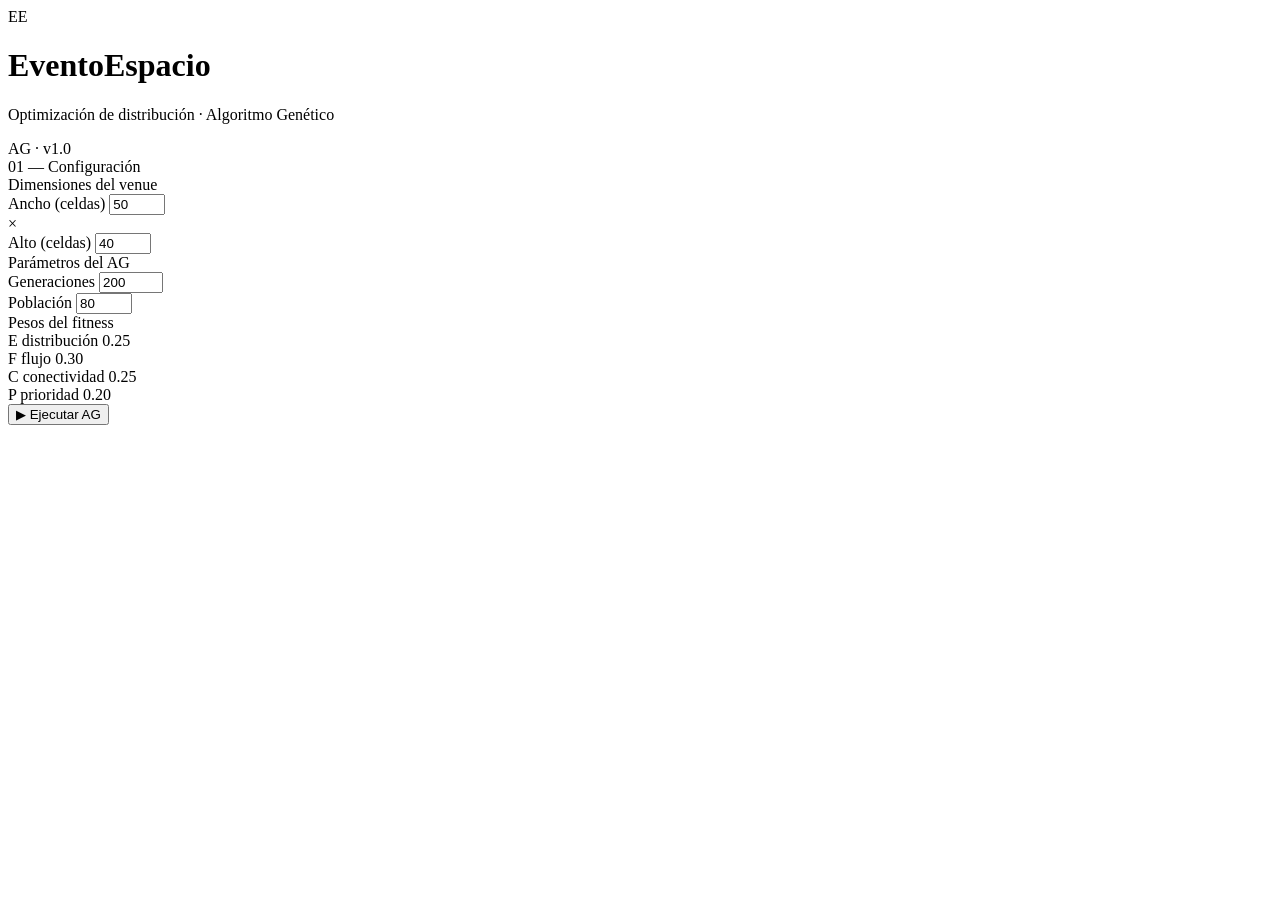
==== nuevo/templates/index.html @ fe36adfb "Actualización del proyecto" ====
<!DOCTYPE html>
<html lang="es">
<head>
  <meta charset="UTF-8" />
  <meta name="viewport" content="width=device-width, initial-scale=1.0" />
  <title>EventoEspacio — AG</title>
  <link rel="preconnect" href="https://fonts.googleapis.com" />
  <link rel="preconnect" href="https://fonts.gstatic.com" crossorigin />
  <link href="https://fonts.googleapis.com/css2?family=DM+Mono:wght@300;400;500&family=Syne:wght@400;600;700;800&display=swap" rel="stylesheet" />
  <link rel="stylesheet" href="{{ url_for('static', filename='css/style.css') }}" />
</head>
<body>

  <!-- ── HEADER ─────────────────────────────────────────────────────────── -->
  <header class="site-header">
    <div class="header-left">
      <span class="logo-mark">EE</span>
      <div class="header-titles">
        <h1>EventoEspacio</h1>
        <p>Optimización de distribución · Algoritmo Genético</p>
      </div>
    </div>
    <div class="header-badge">AG · v1.0</div>
  </header>

  <!-- ── MAIN ───────────────────────────────────────────────────────────── -->
  <main>

    <!-- PANEL DE CONFIGURACIÓN -->
    <section class="config-panel" id="configPanel">
      <div class="section-label">01 — Configuración</div>

      <div class="config-grid">

        <div class="config-group">
          <label>Dimensiones del venue</label>
          <div class="input-row">
            <div class="input-field">
              <span class="input-hint">Ancho (celdas)</span>
              <input type="number" id="venueAncho" value="50" min="20" max="200" />
            </div>
            <div class="input-sep">×</div>
            <div class="input-field">
              <span class="input-hint">Alto (celdas)</span>
              <input type="number" id="venueAlto" value="40" min="20" max="200" />
            </div>
          </div>
        </div>

        <div class="config-group">
          <label>Parámetros del AG</label>
          <div class="input-row">
            <div class="input-field">
              <span class="input-hint">Generaciones</span>
              <input type="number" id="generaciones" value="200" min="50" max="1000" />
            </div>
            <div class="input-field">
              <span class="input-hint">Población</span>
              <input type="number" id="poblacion" value="80" min="20" max="300" />
            </div>
          </div>
        </div>

        <div class="config-group config-weights">
          <label>Pesos del fitness</label>
          <div class="weights-grid">
            <div class="weight-item">
              <span class="weight-label">E distribución</span>
              <span class="weight-val" id="wE">0.25</span>
            </div>
            <div class="weight-item">
              <span class="weight-label">F flujo</span>
              <span class="weight-val" id="wF">0.30</span>
            </div>
            <div class="weight-item">
              <span class="weight-label">C conectividad</span>
              <span class="weight-val" id="wC">0.25</span>
            </div>
            <div class="weight-item">
              <span class="weight-label">P prioridad</span>
              <span class="weight-val" id="wP">0.20</span>
            </div>
          </div>
        </div>

      </div>

      <button class="run-btn" id="runBtn" onclick="ejecutarAG()">
        <span class="run-icon">▶</span>
        <span>Ejecutar AG</span>
      </button>
    </section>

    <!-- ESTADO / PROGRESO -->
    <section class="status-bar" id="statusBar" style="display:none">
      <div class="status-spinner"></div>
      <span id="statusText">Inicializando población…</span>
    </section>

    <!-- RESULTADOS -->
    <section class="results-section" id="resultsSection" style="display:none">

      <div class="section-label">02 — Top 3 distribuciones</div>

      <!-- Tabs de selección -->
      <div class="tabs" id="tabs">
        <button class="tab active" onclick="selectTab(0)">
          <span class="tab-rank">01</span>
          <span class="tab-score" id="score0">—</span>
        </button>
        <button class="tab" onclick="selectTab(1)">
          <span class="tab-rank">02</span>
          <span class="tab-score" id="score1">—</span>
        </button>
        <button class="tab" onclick="selectTab(2)">
          <span class="tab-rank">03</span>
          <span class="tab-score" id="score2">—</span>
        </button>
      </div>

      <!-- Canvas + métricas del individuo seleccionado -->
      <div class="result-layout">

        <div class="map-wrapper">
          <div class="map-header">
            <span id="mapTitle">Distribución #1</span>
            <span class="map-dims" id="mapDims">— × —</span>
          </div>
          <div class="canvas-container">
            <svg id="venueMap" xmlns="http://www.w3.org/2000/svg"></svg>
          </div>
          <!-- Leyenda -->
          <div class="legend" id="legend"></div>
        </div>

        <div class="metrics-panel">
          <div class="metrics-header">Métricas</div>

          <div class="metric-row">
            <div class="metric-bar-wrap">
              <div class="metric-label">E distribución</div>
              <div class="metric-bar-track">
                <div class="metric-bar" id="barE" style="width:0%"></div>
              </div>
            </div>
            <span class="metric-val" id="valE">—</span>
          </div>

          <div class="metric-row">
            <div class="metric-bar-wrap">
              <div class="metric-label">F flujo</div>
              <div class="metric-bar-track">
                <div class="metric-bar" id="barF" style="width:0%"></div>
              </div>
            </div>
            <span class="metric-val" id="valF">—</span>
          </div>

          <div class="metric-row">
            <div class="metric-bar-wrap">
              <div class="metric-label">C conectividad</div>
              <div class="metric-bar-track">
                <div class="metric-bar" id="barC" style="width:0%"></div>
              </div>
            </div>
            <span class="metric-val" id="valC">—</span>
          </div>

          <div class="metric-row">
            <div class="metric-bar-wrap">
              <div class="metric-label">P prioridad</div>
              <div class="metric-bar-track">
                <div class="metric-bar" id="barP" style="width:0%"></div>
              </div>
            </div>
            <span class="metric-val" id="valP">—</span>
          </div>

          <div class="metric-divider"></div>

          <div class="fitness-total">
            <span class="fitness-label">FITNESS TOTAL</span>
            <span class="fitness-val" id="fitTotal">—</span>
          </div>

          <div class="penalizacion-row">
            <span class="pen-label">Penalización</span>
            <span class="pen-val" id="penVal">—</span>
          </div>

          <!-- Lista de elementos del individuo -->
          <div class="elementos-list-header">Elementos colocados</div>
          <div class="elementos-list" id="elementosList"></div>
        </div>

      </div>

      <!-- Gráfica evolutiva -->
      <div class="section-label" style="margin-top:2.5rem">03 — Evolución del fitness</div>
      <div class="chart-wrapper">
        <svg id="fitnessChart" xmlns="http://www.w3.org/2000/svg"></svg>
      </div>

    </section>

  </main>

  <script>
  // ─── Estado global ──────────────────────────────────────────────────────
  let resultadoGlobal = null;
  let tabActiva = 0;

  // ─── Ejecutar AG ────────────────────────────────────────────────────────
  async function ejecutarAG() {
    const btn = document.getElementById("runBtn");
    btn.disabled = true;
    btn.innerHTML = '<span class="run-icon spin">◌</span><span>Ejecutando…</span>';

    document.getElementById("statusBar").style.display = "flex";
    document.getElementById("resultsSection").style.display = "none";

    const mensajes = [
      "Inicializando población…",
      "Evaluando fitness inicial…",
      "Selección por torneo…",
      "Cruce de individuos…",
      "Aplicando mutaciones…",
      "Poda — seleccionando élites…",
      "Convergiendo hacia óptimos…",
      "Extrayendo top 3…"
    ];
    let mi = 0;
    const statusText = document.getElementById("statusText");
    const interval = setInterval(() => {
      statusText.textContent = mensajes[mi % mensajes.length];
      mi++;
    }, 900);

    const payload = {
      venue_ancho:  parseInt(document.getElementById("venueAncho").value),
      venue_alto:   parseInt(document.getElementById("venueAlto").value),
      generaciones: parseInt(document.getElementById("generaciones").value),
      poblacion:    parseInt(document.getElementById("poblacion").value),
    };

    try {
      const res  = await fetch("/api/run", {
        method:  "POST",
        headers: {"Content-Type": "application/json"},
        body:    JSON.stringify(payload),
      });
      const json = await res.json();

      clearInterval(interval);
      document.getElementById("statusBar").style.display = "none";

      if (!json.ok) throw new Error(json.error);

      resultadoGlobal = json.data;
      mostrarResultados();

    } catch(err) {
      clearInterval(interval);
      document.getElementById("statusBar").style.display = "none";
      statusText.textContent = "Error: " + err.message;
      document.getElementById("statusBar").style.display = "flex";
    } finally {
      btn.disabled = false;
      btn.innerHTML = '<span class="run-icon">▶</span><span>Ejecutar AG</span>';
    }
  }

  // ─── Mostrar resultados ─────────────────────────────────────────────────
  function mostrarResultados() {
    const { top3, historial } = resultadoGlobal;

    // Scores en tabs
    top3.forEach((ind, i) => {
      document.getElementById(`score${i}`).textContent =
        ind.metricas.fitness.toFixed(4);
    });

    document.getElementById("resultsSection").style.display = "block";
    selectTab(0);
    dibujarGraficaEvolucion(historial);
  }

  // ─── Seleccionar tab ────────────────────────────────────────────────────
  function selectTab(idx) {
    tabActiva = idx;
    document.querySelectorAll(".tab").forEach((t,i) => {
      t.classList.toggle("active", i===idx);
    });
    const ind = resultadoGlobal.top3[idx];
    renderMapa(ind);
    renderMetricas(ind);
  }

  // ─── Renderizar mapa SVG ────────────────────────────────────────────────
  function renderMapa(ind) {
    const svg   = document.getElementById("venueMap");
    const W     = ind.venue_ancho;
    const H     = ind.venue_alto;
    const MAX_W = svg.parentElement.clientWidth || 600;
    const CELL  = Math.max(4, Math.floor(MAX_W / W));
    const svgW  = W * CELL;
    const svgH  = H * CELL;

    svg.setAttribute("width",  svgW);
    svg.setAttribute("height", svgH);
    svg.setAttribute("viewBox", `0 0 ${svgW} ${svgH}`);
    svg.innerHTML = "";

    // Fondo
    const bg = svgEl("rect", {x:0,y:0,width:svgW,height:svgH,fill:"#0d1117"});
    svg.appendChild(bg);

    // Cuadrícula ligera cada 5 celdas
    for(let x=0;x<=W;x++){
      const line = svgEl("line",{
        x1:x*CELL,y1:0,x2:x*CELL,y2:svgH,
        stroke: x%5===0?"#1e2530":"#161b22", "stroke-width":"0.5"
      });
      svg.appendChild(line);
    }
    for(let y=0;y<=H;y++){
      const line = svgEl("line",{
        x1:0,y1:y*CELL,x2:svgW,y2:y*CELL,
        stroke: y%5===0?"#1e2530":"#161b22","stroke-width":"0.5"
      });
      svg.appendChild(line);
    }

    // Restricciones
    ind.restricciones.forEach(r => {
      const x  = r.x1*CELL, y  = r.y1*CELL;
      const rw = (r.x2-r.x1)*CELL, rh = (r.y2-r.y1)*CELL;

      if(r.tipo==="zona_restringida"){
        const rect = svgEl("rect",{
          x,y,width:Math.max(rw,CELL),height:Math.max(rh,CELL),
          fill:"#da3633",opacity:"0.3",
          stroke:"#f85149","stroke-width":"0.8"
        });
        svg.appendChild(rect);
        const lbl = svgEl("text",{
          x:x+Math.max(rw,CELL)/2, y:y+Math.max(rh,CELL)/2,
          "text-anchor":"middle","dominant-baseline":"middle",
          "font-size":Math.max(CELL*0.5,6),"fill":"#f85149","font-family":"DM Mono"
        });
        lbl.textContent="Z.R.";
        svg.appendChild(lbl);
      }

      if(r.tipo==="columna"){
        const rect = svgEl("rect",{
          x,y,width:Math.max(rw,CELL),height:Math.max(rh,CELL),
          fill:"#30363d",stroke:"#8b949e","stroke-width":"0.8"
        });
        svg.appendChild(rect);
      }

      if(r.tipo==="entrada"){
        const cx=(r.x1+r.x2)/2*CELL, cy=(r.y1+r.y2)/2*CELL;
        const dot=svgEl("circle",{cx,cy,r:CELL*0.7,fill:"#3fb950"});
        svg.appendChild(dot);
        const lbl=svgEl("text",{
          x:cx,y:cy+CELL*1.2,"text-anchor":"middle",
          "font-size":Math.max(CELL*0.45,5),"fill":"#3fb950","font-family":"DM Mono"
        });
        lbl.textContent="ENT";
        svg.appendChild(lbl);
      }

      if(r.tipo==="salida"){
        const cx=(r.x1+r.x2)/2*CELL, cy=(r.y1+r.y2)/2*CELL;
        const dot=svgEl("circle",{cx,cy,r:CELL*0.7,fill:"#f0883e"});
        svg.appendChild(dot);
        const lbl=svgEl("text",{
          x:cx,y:cy+CELL*1.2,"text-anchor":"middle",
          "font-size":Math.max(CELL*0.45,5),"fill":"#f0883e","font-family":"DM Mono"
        });
        lbl.textContent="SAL";
        svg.appendChild(lbl);
      }
    });

    // Elementos
    ind.elementos.forEach(e => {
      const x=e.x*CELL, y=e.y*CELL;
      const ew=e.ancho*CELL, eh=e.alto*CELL;

      const rect=svgEl("rect",{
        x:x+0.5,y:y+0.5,
        width:ew-1,height:eh-1,
        fill:e.color,opacity:"0.85",
        rx:"2",stroke:"rgba(255,255,255,0.15)","stroke-width":"0.8"
      });
      svg.appendChild(rect);

      // Etiqueta solo si hay espacio
      if(ew >= CELL*2 && eh >= CELL*1.2){
        const nombre = e.nombre.length>12 ? e.nombre.slice(0,11)+"…" : e.nombre;
        const fs = Math.min(Math.max(CELL*0.45, 5), 11);
        const lbl=svgEl("text",{
          x:x+ew/2,y:y+eh/2,
          "text-anchor":"middle","dominant-baseline":"middle",
          "font-size":fs,"fill":"white","font-family":"DM Mono","font-weight":"500"
        });
        lbl.textContent=nombre;
        svg.appendChild(lbl);
      }

      // Estrella de prioridad alta
      if(e.prioridad===5 && ew>=CELL*1.5){
        const star=svgEl("text",{
          x:x+ew-CELL*0.4,y:y+CELL*0.6,
          "font-size":Math.max(CELL*0.5,5),"fill":"#ffd700"
        });
        star.textContent="★";
        svg.appendChild(star);
      }
    });

    // Borde del venue
    const border=svgEl("rect",{
      x:0.5,y:0.5,width:svgW-1,height:svgH-1,
      fill:"none",stroke:"#58a6ff","stroke-width":"1.5"
    });
    svg.appendChild(border);

    // Título y dims
    document.getElementById("mapTitle").textContent =
      `Distribución #${tabActiva+1}`;
    document.getElementById("mapDims").textContent =
      `${W} × ${H} celdas`;

    // Leyenda
    const tipos = [...new Set(ind.elementos.map(e=>e.tipo))];
    const legend = document.getElementById("legend");
    legend.innerHTML = tipos.map(t=>`
      <div class="legend-item">
        <span class="legend-dot" style="background:${ind.elementos.find(e=>e.tipo===t).color}"></span>
        <span>${t.replace(/_/g," ")}</span>
      </div>
    `).join("") +
    `<div class="legend-item">
       <span class="legend-dot" style="background:#da3633;opacity:0.5"></span>
       <span>zona restringida</span>
     </div>
     <div class="legend-item">
       <span class="legend-dot" style="background:#30363d"></span>
       <span>columna</span>
     </div>
     <div class="legend-item">
       <span class="legend-dot" style="background:#3fb950"></span>
       <span>entrada</span>
     </div>
     <div class="legend-item">
       <span class="legend-dot" style="background:#f0883e"></span>
       <span>salida</span>
     </div>`;
  }

  // ─── Renderizar métricas ────────────────────────────────────────────────
  function renderMetricas(ind) {
    const m = ind.metricas;
    const set = (id,val,barId) => {
      document.getElementById(id).textContent = val.toFixed(4);
      document.getElementById(barId).style.width = (val*100).toFixed(1)+"%";
    };
    set("valE",m.E_distribucion,"barE");
    set("valF",m.F_flujo,"barF");
    set("valC",m.C_conectividad,"barC");
    set("valP",m.P_prioridad,"barP");
    document.getElementById("fitTotal").textContent = m.fitness.toFixed(6);
    document.getElementById("penVal").textContent   = m.penalizacion.toFixed(4);

    // Lista de elementos
    const lista = document.getElementById("elementosList");
    lista.innerHTML = ind.elementos.map(e=>`
      <div class="elem-row">
        <span class="elem-dot" style="background:${e.color}"></span>
        <span class="elem-name">${e.nombre}</span>
        <span class="elem-pos">(${e.x},${e.y})</span>
        <span class="elem-size">${e.ancho}×${e.alto}</span>
      </div>
    `).join("");
  }

  // ─── Gráfica evolutiva SVG ──────────────────────────────────────────────
  function dibujarGraficaEvolucion(historial) {
    const container = document.getElementById("fitnessChart").parentElement;
    const W   = container.clientWidth  || 800;
    const H   = 220;
    const PAD = {top:20,right:24,bottom:36,left:44};
    const IW  = W-PAD.left-PAD.right;
    const IH  = H-PAD.top-PAD.bottom;

    const svg = document.getElementById("fitnessChart");
    svg.setAttribute("width",W);
    svg.setAttribute("height",H);
    svg.setAttribute("viewBox",`0 0 ${W} ${H}`);
    svg.innerHTML="";

    // Fondo
    svg.appendChild(svgEl("rect",{x:0,y:0,width:W,height:H,fill:"#0d1117"}));

    const mejores   = historial.map(h=>h.mejor);
    const promedios = historial.map(h=>h.promedio);
    const n         = historial.length;
    const minY      = Math.min(...promedios)*0.98;
    const maxY      = Math.min(Math.max(...mejores)*1.02, 1.0);

    const px = i  => PAD.left + (i/(n-1))*IW;
    const py = v  => PAD.top  + IH - ((v-minY)/(maxY-minY))*IH;

    // Líneas de cuadrícula horizontales
    [0.25,0.5,0.75,1.0].forEach(v=>{
      const y = py(minY+(maxY-minY)*v);
      svg.appendChild(svgEl("line",{
        x1:PAD.left,y1:y,x2:PAD.left+IW,y2:y,
        stroke:"#1e2530","stroke-width":"0.8","stroke-dasharray":"3,4"
      }));
      const lbl=svgEl("text",{
        x:PAD.left-6,y:y+4,"text-anchor":"end",
        "font-size":"9","fill":"#6e7681","font-family":"DM Mono"
      });
      lbl.textContent=(minY+(maxY-minY)*v).toFixed(2);
      svg.appendChild(lbl);
    });

    // Área bajo la curva de mejores
    const areaPath = historial.map((h,i)=>`${i===0?"M":"L"}${px(i)},${py(h.mejor)}`).join(" ")
      + ` L${px(n-1)},${PAD.top+IH} L${PAD.left},${PAD.top+IH} Z`;
    const area=svgEl("path",{d:areaPath,fill:"#58a6ff",opacity:"0.06"});
    svg.appendChild(area);

    // Línea promedio
    const promPath = historial.map((h,i)=>`${i===0?"M":"L"}${px(i)},${py(h.promedio)}`).join(" ");
    svg.appendChild(svgEl("path",{
      d:promPath,fill:"none",stroke:"#3fb950",
      "stroke-width":"1.2","stroke-dasharray":"4,4",opacity:"0.7"
    }));

    // Línea mejor
    const mejPath = historial.map((h,i)=>`${i===0?"M":"L"}${px(i)},${py(h.mejor)}`).join(" ");
    svg.appendChild(svgEl("path",{
      d:mejPath,fill:"none",stroke:"#58a6ff","stroke-width":"1.8"
    }));

    // Máximo
    const maxMej = Math.max(...mejores);
    const maxIdx = mejores.indexOf(maxMej);
    svg.appendChild(svgEl("circle",{
      cx:px(maxIdx),cy:py(maxMej),r:3,fill:"#f0883e"
    }));
    const maxLbl=svgEl("text",{
      x:px(maxIdx)+6,y:py(maxMej)-4,
      "font-size":"9","fill":"#f0883e","font-family":"DM Mono"
    });
    maxLbl.textContent=maxMej.toFixed(4);
    svg.appendChild(maxLbl);

    // Ejes
    svg.appendChild(svgEl("line",{
      x1:PAD.left,y1:PAD.top,x2:PAD.left,y2:PAD.top+IH,
      stroke:"#30363d","stroke-width":"1"
    }));
    svg.appendChild(svgEl("line",{
      x1:PAD.left,y1:PAD.top+IH,x2:PAD.left+IW,y2:PAD.top+IH,
      stroke:"#30363d","stroke-width":"1"
    }));

    // Etiquetas eje X
    [0,Math.floor(n/4),Math.floor(n/2),Math.floor(3*n/4),n-1].forEach(i=>{
      const lbl=svgEl("text",{
        x:px(i),y:PAD.top+IH+14,"text-anchor":"middle",
        "font-size":"9","fill":"#6e7681","font-family":"DM Mono"
      });
      lbl.textContent=historial[i].generacion;
      svg.appendChild(lbl);
    });

    // Leyenda
    const leyItems=[
      {color:"#58a6ff",label:"Mejor fitness"},
      {color:"#3fb950",label:"Promedio",dash:true},
    ];
    leyItems.forEach((item,i)=>{
      const lx = PAD.left+IW-120+i*100;
      const ly = PAD.top+8;
      const line=svgEl("line",{
        x1:lx,y1:ly,x2:lx+16,y2:ly,
        stroke:item.color,"stroke-width":"1.8",
        ...(item.dash?{"stroke-dasharray":"4,3"}:{})
      });
      svg.appendChild(line);
      const lbl=svgEl("text",{
        x:lx+20,y:ly+4,
        "font-size":"9","fill":"#8b949e","font-family":"DM Mono"
      });
      lbl.textContent=item.label;
      svg.appendChild(lbl);
    });
  }

  // ─── Helper SVG ────────────────────────────────────────────────────────
  function svgEl(tag, attrs={}) {
    const el = document.createElementNS("http://www.w3.org/2000/svg", tag);
    Object.entries(attrs).forEach(([k,v]) => el.setAttribute(k,v));
    return el;
  }
  </script>

</body>
</html>
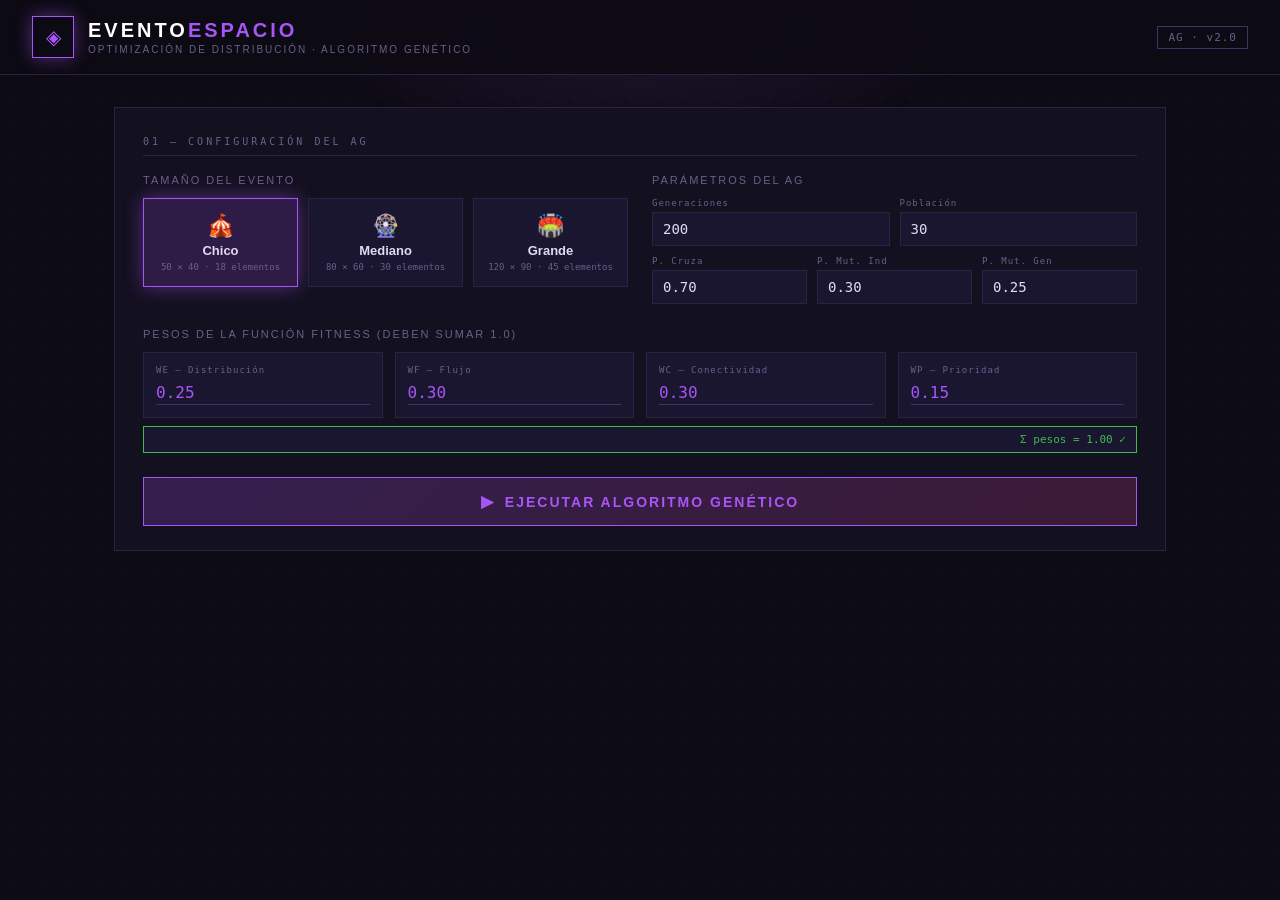
==== commit 42811522: "Actualización" ====
--- a/nuevo/templates/index.html
+++ b/nuevo/templates/index.html
@@ -3,615 +3,881 @@
 <head>
   <meta charset="UTF-8" />
   <meta name="viewport" content="width=device-width, initial-scale=1.0" />
-  <title>EventoEspacio — AG</title>
+  <title>EventoEspacio — AG v2</title>
   <link rel="preconnect" href="https://fonts.googleapis.com" />
   <link rel="preconnect" href="https://fonts.gstatic.com" crossorigin />
   <link href="https://fonts.googleapis.com/css2?family=DM+Mono:wght@300;400;500&family=Syne:wght@400;600;700;800&display=swap" rel="stylesheet" />
-  <link rel="stylesheet" href="{{ url_for('static', filename='css/style.css') }}" />
+
+  <style>
+  /* ================================================================
+     EVENTOESPACIO v2 — Estilos completos (self-contained)
+     Paleta: morado · rosa · celeste / dark mode
+  ================================================================ */
+  *, *::before, *::after { margin:0; padding:0; box-sizing:border-box; }
+
+  :root {
+    --bg:        #0d0b14;
+    --surface:   #13101f;
+    --surface2:  #1a1630;
+    --border:    #2a2245;
+    --border2:   #3d3165;
+    --purple:    #a855f7;
+    --purple-d:  rgba(168,85,247,.18);
+    --pink:      #ec4899;
+    --cyan:      #67e8f9;
+    --green:     #3fb950;
+    --orange:    #f0883e;
+    --text:      #e2d9f3;
+    --muted:     #6b5f8a;
+    --font-ui:   'Syne', sans-serif;
+    --font-mono: 'DM Mono', monospace;
+    --radius:    4px;
+    --glow-p:    0 0 18px rgba(168,85,247,.45);
+  }
+
+  body {
+    background: var(--bg);
+    color: var(--text);
+    font-family: var(--font-ui);
+    min-height: 100vh;
+    overflow-x: hidden;
+  }
+  body::before {
+    content:'';
+    position:fixed; inset:0;
+    background-image: radial-gradient(circle,rgba(168,85,247,.07) 1px,transparent 1px);
+    background-size: 28px 28px;
+    pointer-events:none; z-index:0;
+  }
+  body::after {
+    content:'';
+    position:fixed; top:-120px; left:50%; transform:translateX(-50%);
+    width:700px; height:280px;
+    background:radial-gradient(ellipse,rgba(168,85,247,.13) 0%,transparent 70%);
+    pointer-events:none; z-index:0;
+  }
+
+  /* ── Header ── */
+  header {
+    position:sticky; top:0; z-index:100;
+    display:flex; align-items:center; justify-content:space-between;
+    padding:16px 32px;
+    background:rgba(13,11,20,.88);
+    backdrop-filter:blur(14px);
+    border-bottom:1px solid var(--border);
+  }
+  .logo { display:flex; align-items:center; gap:14px; }
+  .logo-icon {
+    width:42px; height:42px;
+    border:1.5px solid var(--purple);
+    display:grid; place-items:center;
+    font-size:20px; color:var(--purple);
+    box-shadow:var(--glow-p);
+    animation:icon-pulse 3.5s ease-in-out infinite;
+  }
+  @keyframes icon-pulse {
+    0%,100%{ box-shadow:var(--glow-p); }
+    50%    { box-shadow:0 0 32px rgba(168,85,247,.7); }
+  }
+  .logo-title { font-size:20px; font-weight:800; letter-spacing:3px; text-transform:uppercase; color:#fff; }
+  .logo-title span { color:var(--purple); }
+  .logo-sub { font-size:10px; letter-spacing:2px; color:var(--muted); text-transform:uppercase; margin-top:2px; }
+  .header-badge {
+    font-family:var(--font-mono); font-size:11px;
+    padding:4px 10px; border:1px solid var(--border2);
+    color:var(--muted); letter-spacing:1px;
+  }
+
+  /* ── Main ── */
+  main { position:relative; z-index:1; max-width:1100px; margin:0 auto; padding:32px 24px 80px; }
+
+  /* ── Section label ── */
+  .section-label {
+    font-family:var(--font-mono); font-size:10px; letter-spacing:3px;
+    color:var(--muted); text-transform:uppercase;
+    margin-bottom:18px; padding-bottom:8px;
+    border-bottom:1px solid var(--border);
+  }
+
+  /* ── Config panel ── */
+  .config-panel {
+    background:var(--surface); border:1px solid var(--border);
+    padding:28px 28px 24px; margin-bottom:24px;
+  }
+  .config-grid { display:grid; grid-template-columns:1fr 1fr; gap:24px; margin-bottom:24px; }
+  @media(max-width:640px){ .config-grid { grid-template-columns:1fr; } }
+
+  .config-group label {
+    display:block; font-size:11px; letter-spacing:2px; text-transform:uppercase;
+    color:var(--muted); margin-bottom:12px;
+  }
+  .input-row { display:flex; gap:10px; align-items:center; flex-wrap:wrap; }
+  .input-field { display:flex; flex-direction:column; gap:4px; flex:1; min-width:80px; }
+  .input-hint { font-family:var(--font-mono); font-size:9px; color:var(--muted); letter-spacing:1px; }
+  .input-field input, .input-field select {
+    background:var(--surface2); border:1px solid var(--border);
+    color:var(--text); font-family:var(--font-mono); font-size:14px;
+    padding:8px 10px; width:100%; outline:none;
+    transition:border-color .2s;
+  }
+  .input-field input:focus, .input-field select:focus { border-color:var(--purple); }
+  .input-sep { color:var(--muted); font-size:16px; padding-top:16px; }
+
+  /* Pesos fitness */
+  .config-weights { grid-column:1/-1; }
+  .weights-grid { display:grid; grid-template-columns:repeat(4,1fr); gap:12px; }
+  @media(max-width:600px){ .weights-grid { grid-template-columns:repeat(2,1fr); } }
+  .weight-item {
+    background:var(--surface2); border:1px solid var(--border);
+    padding:12px; display:flex; flex-direction:column; gap:6px;
+  }
+  .weight-label { font-family:var(--font-mono); font-size:9px; color:var(--muted); letter-spacing:1px; }
+  .weight-item input[type=number] {
+    background:transparent; border:none; border-bottom:1px solid var(--border2);
+    color:var(--purple); font-family:var(--font-mono); font-size:16px;
+    font-weight:500; width:100%; outline:none; padding:2px 0;
+  }
+  #pesoTotal {
+    font-family:var(--font-mono); font-size:11px;
+    padding:6px 10px; background:var(--surface2);
+    border:1px solid var(--border); color:var(--muted);
+    margin-top:8px; text-align:right;
+  }
+  #pesoTotal.ok  { color:var(--green); border-color:var(--green); }
+  #pesoTotal.err { color:#f85149;      border-color:#f85149; }
+
+  /* CSV upload */
+  .csv-group { grid-column:1/-1; }
+  .csv-row { display:flex; gap:16px; flex-wrap:wrap; }
+  .csv-field { flex:1; min-width:200px; display:flex; flex-direction:column; gap:6px; }
+  .csv-field label { font-family:var(--font-mono); font-size:9px; color:var(--muted); letter-spacing:1px; }
+  .csv-field input[type=file] {
+    background:var(--surface2); border:1px solid var(--border);
+    color:var(--muted); font-family:var(--font-mono); font-size:11px;
+    padding:7px 10px; cursor:pointer; width:100%;
+  }
+
+  /* Run button */
+  .run-btn {
+    display:flex; align-items:center; justify-content:center; gap:10px;
+    width:100%; padding:14px;
+    background:linear-gradient(135deg,rgba(168,85,247,.22),rgba(236,72,153,.18));
+    border:1px solid var(--purple); color:var(--purple);
+    font-family:var(--font-ui); font-size:14px; font-weight:700;
+    letter-spacing:2px; text-transform:uppercase;
+    cursor:pointer; transition:all .2s;
+  }
+  .run-btn:hover:not(:disabled) {
+    background:linear-gradient(135deg,rgba(168,85,247,.38),rgba(236,72,153,.3));
+    box-shadow:var(--glow-p);
+  }
+  .run-btn:disabled { opacity:.5; cursor:not-allowed; }
+  .run-icon { font-size:16px; }
+  .run-icon.spin { display:inline-block; animation:spin 1s linear infinite; }
+  @keyframes spin{ to{ transform:rotate(360deg); } }
+
+  /* ── Status bar ── */
+  .status-bar {
+    display:none; align-items:center; gap:14px;
+    background:var(--surface); border:1px solid var(--border);
+    padding:14px 20px; margin-bottom:20px;
+    font-family:var(--font-mono); font-size:12px; color:var(--muted);
+  }
+  .status-spinner {
+    width:16px; height:16px;
+    border:2px solid var(--border2); border-top-color:var(--purple);
+    border-radius:50%; animation:spin 0.8s linear infinite; flex-shrink:0;
+  }
+
+  /* ── Results ── */
+  .results-section { display:none; }
+
+  /* Tabs */
+  .tabs { display:flex; gap:8px; margin-bottom:16px; flex-wrap:wrap; }
+  .tab {
+    flex:1; min-width:80px; padding:12px 16px;
+    background:var(--surface2); border:1px solid var(--border);
+    color:var(--muted); font-family:var(--font-mono); font-size:11px;
+    cursor:pointer; text-align:center; transition:all .2s;
+  }
+  .tab.active {
+    background:var(--purple-d); border-color:var(--purple);
+    color:var(--purple); box-shadow:var(--glow-p);
+  }
+  .tab-rank { display:block; font-size:16px; font-weight:700; font-family:var(--font-ui); }
+  .tab-score { display:block; font-size:10px; margin-top:3px; }
+
+  /* Result layout */
+  .result-layout { display:grid; grid-template-columns:1fr 280px; gap:20px; }
+  @media(max-width:800px){ .result-layout { grid-template-columns:1fr; } }
+
+  /* Map */
+  .map-wrapper { background:var(--surface); border:1px solid var(--border); padding:16px; }
+  .map-header { display:flex; justify-content:space-between; align-items:center; margin-bottom:12px; }
+  .map-header span { font-family:var(--font-mono); font-size:11px; }
+  #mapTitle { color:var(--text); font-size:13px; font-weight:500; }
+  #mapDims  { color:var(--muted); }
+  .canvas-container { width:100%; overflow:auto; }
+  .canvas-container svg { display:block; max-width:100%; }
+
+  /* Leyenda */
+  .legend { display:flex; flex-wrap:wrap; gap:10px; margin-top:12px; }
+  .legend-item { display:flex; align-items:center; gap:6px; font-family:var(--font-mono); font-size:10px; color:var(--muted); }
+  .legend-dot { width:10px; height:10px; border-radius:2px; flex-shrink:0; }
+
+  /* Metrics panel */
+  .metrics-panel {
+    background:var(--surface); border:1px solid var(--border);
+    padding:18px; display:flex; flex-direction:column; gap:14px;
+  }
+  .metrics-header { font-size:10px; letter-spacing:2px; text-transform:uppercase; color:var(--muted); }
+
+  .metric-row { display:flex; align-items:center; gap:10px; }
+  .metric-bar-wrap { flex:1; display:flex; flex-direction:column; gap:4px; }
+  .metric-label { font-family:var(--font-mono); font-size:9px; color:var(--muted); }
+  .metric-bar-track { height:4px; background:var(--surface2); border-radius:2px; overflow:hidden; }
+  .metric-bar { height:100%; background:linear-gradient(90deg,var(--purple),var(--pink)); border-radius:2px; transition:width .5s ease; }
+  .metric-val { font-family:var(--font-mono); font-size:12px; color:var(--text); min-width:46px; text-align:right; }
+
+  .metric-divider { height:1px; background:var(--border); }
+
+  .fitness-total { display:flex; justify-content:space-between; align-items:baseline; }
+  .fitness-label { font-size:9px; letter-spacing:2px; text-transform:uppercase; color:var(--muted); }
+  .fitness-val   { font-family:var(--font-mono); font-size:22px; color:var(--purple); font-weight:500; }
+
+  .penalizacion-row { display:flex; justify-content:space-between; }
+  .pen-label { font-family:var(--font-mono); font-size:9px; color:var(--muted); }
+  .pen-val   { font-family:var(--font-mono); font-size:12px; color:var(--cyan); }
+
+  .elementos-list-header { font-size:9px; letter-spacing:2px; text-transform:uppercase; color:var(--muted); }
+  .elementos-list { display:flex; flex-direction:column; gap:4px; max-height:260px; overflow-y:auto; }
+  .elem-row { display:grid; grid-template-columns:10px 1fr auto auto auto; gap:6px; align-items:center; padding:4px 0; border-bottom:1px solid var(--border); font-family:var(--font-mono); font-size:10px; }
+  .elem-dot { width:8px; height:8px; border-radius:2px; flex-shrink:0; }
+  .elem-name { color:var(--text); white-space:nowrap; overflow:hidden; text-overflow:ellipsis; }
+  .elem-pos  { color:var(--muted); }
+  .elem-size { color:var(--muted); }
+  .elem-rot  { color:var(--cyan); font-size:9px; }
+
+  /* ── Chart ── */
+  .chart-wrapper {
+    background:var(--surface); border:1px solid var(--border);
+    padding:16px; margin-top:20px;
+  }
+  .chart-wrapper svg { display:block; width:100%; }
+
+  /* ── Dataset cards ── */
+  .dataset-cards { display:flex; gap:10px; flex-wrap:wrap; }
+  .dataset-card {
+    flex:1; min-width:110px; padding:14px 12px;
+    background:var(--surface2); border:1px solid var(--border);
+    cursor:pointer; text-align:center; transition:all .2s;
+    display:flex; flex-direction:column; gap:4px; align-items:center;
+  }
+  .dataset-card:hover { border-color:var(--border2); }
+  .dataset-card.active {
+    background:var(--purple-d); border-color:var(--purple);
+    box-shadow:var(--glow-p);
+  }
+  .ds-icon { font-size:22px; }
+  .ds-name { font-size:13px; font-weight:700; color:var(--text); }
+  .ds-desc { font-family:var(--font-mono); font-size:9px; color:var(--muted); }
+
+  /* ── Error ── */
+  .error-bar {
+    display:none; align-items:center; gap:10px;
+    background:rgba(248,81,73,.12); border:1px solid #f85149;
+    padding:12px 16px; margin-bottom:16px;
+    font-family:var(--font-mono); font-size:12px; color:#f85149;
+  }
+  </style>
 </head>
 <body>
 
-  <!-- ── HEADER ─────────────────────────────────────────────────────────── -->
-  <header class="site-header">
-    <div class="header-left">
-      <span class="logo-mark">EE</span>
-      <div class="header-titles">
-        <h1>EventoEspacio</h1>
-        <p>Optimización de distribución · Algoritmo Genético</p>
+<!-- ── HEADER ─────────────────────────────────────────── -->
+<header>
+  <div class="logo">
+    <div class="logo-icon">◈</div>
+    <div>
+      <div class="logo-title">Evento<span>Espacio</span></div>
+      <div class="logo-sub">Optimización de distribución · Algoritmo Genético</div>
+    </div>
+  </div>
+  <div class="header-badge">AG · v2.0</div>
+</header>
+
+<!-- ── MAIN ───────────────────────────────────────────── -->
+<main>
+
+  <!-- 01 · CONFIGURACIÓN -->
+  <section class="config-panel">
+    <div class="section-label">01 — Configuración del AG</div>
+
+    <div class="config-grid">
+
+      <!-- Dataset selector -->
+      <div class="config-group">
+        <label>Tamaño del evento</label>
+        <div class="dataset-cards" id="datasetCards">
+          <div class="dataset-card active" onclick="seleccionarDataset('chico', this)">
+            <span class="ds-icon">🎪</span>
+            <span class="ds-name">Chico</span>
+            <span class="ds-desc">50 × 40 · 18 elementos</span>
+          </div>
+          <div class="dataset-card" onclick="seleccionarDataset('mediano', this)">
+            <span class="ds-icon">🎡</span>
+            <span class="ds-name">Mediano</span>
+            <span class="ds-desc">80 × 60 · 30 elementos</span>
+          </div>
+          <div class="dataset-card" onclick="seleccionarDataset('grande', this)">
+            <span class="ds-icon">🏟️</span>
+            <span class="ds-name">Grande</span>
+            <span class="ds-desc">120 × 90 · 45 elementos</span>
+          </div>
+        </div>
+        <input type="hidden" id="tamano" value="chico" />
       </div>
+
+      <!-- AG params -->
+      <div class="config-group">
+        <label>Parámetros del AG</label>
+        <div class="input-row">
+          <div class="input-field">
+            <span class="input-hint">Generaciones</span>
+            <input type="number" id="generaciones" value="200" min="10" max="2000" />
+          </div>
+          <div class="input-field">
+            <span class="input-hint">Población</span>
+            <input type="number" id="tam_poblacion" value="30" min="4" max="500" />
+          </div>
+        </div>
+        <div class="input-row" style="margin-top:10px">
+          <div class="input-field">
+            <span class="input-hint">P. Cruza</span>
+            <input type="number" id="p_cruza" value="0.70" min="0" max="1" step="0.05" />
+          </div>
+          <div class="input-field">
+            <span class="input-hint">P. Mut. Ind</span>
+            <input type="number" id="p_mut_ind" value="0.30" min="0" max="1" step="0.05" />
+          </div>
+          <div class="input-field">
+            <span class="input-hint">P. Mut. Gen</span>
+            <input type="number" id="p_mut_gen" value="0.25" min="0" max="1" step="0.05" />
+          </div>
+        </div>
+      </div>
+
+      <!-- Pesos fitness -->
+      <div class="config-group config-weights">
+        <label>Pesos de la función fitness (deben sumar 1.0)</label>
+        <div class="weights-grid">
+          <div class="weight-item">
+            <span class="weight-label">WE — Distribución</span>
+            <input type="number" id="wE" value="0.25" min="0" max="1" step="0.05" oninput="actualizarSumaPesos()" />
+          </div>
+          <div class="weight-item">
+            <span class="weight-label">WF — Flujo</span>
+            <input type="number" id="wF" value="0.30" min="0" max="1" step="0.05" oninput="actualizarSumaPesos()" />
+          </div>
+          <div class="weight-item">
+            <span class="weight-label">WC — Conectividad</span>
+            <input type="number" id="wC" value="0.30" min="0" max="1" step="0.05" oninput="actualizarSumaPesos()" />
+          </div>
+          <div class="weight-item">
+            <span class="weight-label">WP — Prioridad</span>
+            <input type="number" id="wP" value="0.15" min="0" max="1" step="0.05" oninput="actualizarSumaPesos()" />
+          </div>
+        </div>
+        <div id="pesoTotal" class="ok">Σ pesos = 1.00 ✓</div>
+      </div>
+
+
+
+    </div><!-- /config-grid -->
+
+    <button class="run-btn" id="runBtn" onclick="ejecutarAG()">
+      <span class="run-icon">▶</span>
+      <span>Ejecutar Algoritmo Genético</span>
+    </button>
+  </section>
+
+  <!-- Status -->
+  <div class="status-bar" id="statusBar">
+    <div class="status-spinner"></div>
+    <span id="statusText">Inicializando…</span>
+  </div>
+
+  <!-- Error -->
+  <div class="error-bar" id="errorBar">
+    <span>⚠</span><span id="errorText"></span>
+  </div>
+
+  <!-- 02 · RESULTADOS -->
+  <section class="results-section" id="resultsSection">
+
+    <div class="section-label">02 — Top 3 distribuciones</div>
+
+    <div class="tabs" id="tabs">
+      <button class="tab active" onclick="selectTab(0)">
+        <span class="tab-rank">🥇 01</span>
+        <span class="tab-score" id="score0">—</span>
+      </button>
+      <button class="tab" onclick="selectTab(1)">
+        <span class="tab-rank">🥈 02</span>
+        <span class="tab-score" id="score1">—</span>
+      </button>
+      <button class="tab" onclick="selectTab(2)">
+        <span class="tab-rank">🥉 03</span>
+        <span class="tab-score" id="score2">—</span>
+      </button>
     </div>
-    <div class="header-badge">AG · v1.0</div>
-  </header>
-
-  <!-- ── MAIN ───────────────────────────────────────────────────────────── -->
-  <main>
-
-    <!-- PANEL DE CONFIGURACIÓN -->
-    <section class="config-panel" id="configPanel">
-      <div class="section-label">01 — Configuración</div>
-
-      <div class="config-grid">
-
-        <div class="config-group">
-          <label>Dimensiones del venue</label>
-          <div class="input-row">
-            <div class="input-field">
-              <span class="input-hint">Ancho (celdas)</span>
-              <input type="number" id="venueAncho" value="50" min="20" max="200" />
-            </div>
-            <div class="input-sep">×</div>
-            <div class="input-field">
-              <span class="input-hint">Alto (celdas)</span>
-              <input type="number" id="venueAlto" value="40" min="20" max="200" />
-            </div>
-          </div>
-        </div>
-
-        <div class="config-group">
-          <label>Parámetros del AG</label>
-          <div class="input-row">
-            <div class="input-field">
-              <span class="input-hint">Generaciones</span>
-              <input type="number" id="generaciones" value="200" min="50" max="1000" />
-            </div>
-            <div class="input-field">
-              <span class="input-hint">Población</span>
-              <input type="number" id="poblacion" value="80" min="20" max="300" />
-            </div>
-          </div>
-        </div>
-
-        <div class="config-group config-weights">
-          <label>Pesos del fitness</label>
-          <div class="weights-grid">
-            <div class="weight-item">
-              <span class="weight-label">E distribución</span>
-              <span class="weight-val" id="wE">0.25</span>
-            </div>
-            <div class="weight-item">
-              <span class="weight-label">F flujo</span>
-              <span class="weight-val" id="wF">0.30</span>
-            </div>
-            <div class="weight-item">
-              <span class="weight-label">C conectividad</span>
-              <span class="weight-val" id="wC">0.25</span>
-            </div>
-            <div class="weight-item">
-              <span class="weight-label">P prioridad</span>
-              <span class="weight-val" id="wP">0.20</span>
-            </div>
-          </div>
-        </div>
-
+
+    <div class="result-layout">
+
+      <!-- Mapa SVG -->
+      <div class="map-wrapper">
+        <div class="map-header">
+          <span id="mapTitle">Distribución #1</span>
+          <span id="mapDims">— × —</span>
+        </div>
+        <div class="canvas-container">
+          <svg id="venueMap" xmlns="http://www.w3.org/2000/svg"></svg>
+        </div>
+        <div class="legend" id="legend"></div>
       </div>
 
-      <button class="run-btn" id="runBtn" onclick="ejecutarAG()">
-        <span class="run-icon">▶</span>
-        <span>Ejecutar AG</span>
-      </button>
-    </section>
-
-    <!-- ESTADO / PROGRESO -->
-    <section class="status-bar" id="statusBar" style="display:none">
-      <div class="status-spinner"></div>
-      <span id="statusText">Inicializando población…</span>
-    </section>
-
-    <!-- RESULTADOS -->
-    <section class="results-section" id="resultsSection" style="display:none">
-
-      <div class="section-label">02 — Top 3 distribuciones</div>
-
-      <!-- Tabs de selección -->
-      <div class="tabs" id="tabs">
-        <button class="tab active" onclick="selectTab(0)">
-          <span class="tab-rank">01</span>
-          <span class="tab-score" id="score0">—</span>
-        </button>
-        <button class="tab" onclick="selectTab(1)">
-          <span class="tab-rank">02</span>
-          <span class="tab-score" id="score1">—</span>
-        </button>
-        <button class="tab" onclick="selectTab(2)">
-          <span class="tab-rank">03</span>
-          <span class="tab-score" id="score2">—</span>
-        </button>
+      <!-- Panel métricas -->
+      <div class="metrics-panel">
+        <div class="metrics-header">Métricas del individuo</div>
+
+        <div class="metric-row">
+          <div class="metric-bar-wrap">
+            <div class="metric-label">O1 · E_distribución</div>
+            <div class="metric-bar-track"><div class="metric-bar" id="barE" style="width:0%"></div></div>
+          </div>
+          <span class="metric-val" id="valE">—</span>
+        </div>
+
+        <div class="metric-row">
+          <div class="metric-bar-wrap">
+            <div class="metric-label">O2 · F_flujo (separación real)</div>
+            <div class="metric-bar-track"><div class="metric-bar" id="barF" style="width:0%"></div></div>
+          </div>
+          <span class="metric-val" id="valF">—</span>
+        </div>
+
+        <div class="metric-row">
+          <div class="metric-bar-wrap">
+            <div class="metric-label">O3 · C_conectividad (ent+sal)</div>
+            <div class="metric-bar-track"><div class="metric-bar" id="barC" style="width:0%"></div></div>
+          </div>
+          <span class="metric-val" id="valC">—</span>
+        </div>
+
+        <div class="metric-row">
+          <div class="metric-bar-wrap">
+            <div class="metric-label">O4 · P_prioridad</div>
+            <div class="metric-bar-track"><div class="metric-bar" id="barP" style="width:0%"></div></div>
+          </div>
+          <span class="metric-val" id="valP">—</span>
+        </div>
+
+        <div class="metric-divider"></div>
+
+        <div class="fitness-total">
+          <span class="fitness-label">FITNESS TOTAL</span>
+          <span class="fitness-val" id="fitTotal">—</span>
+        </div>
+
+        <div class="penalizacion-row">
+          <span class="pen-label">Factor superposición</span>
+          <span class="pen-val" id="penVal">—</span>
+        </div>
+
+        <div class="elementos-list-header">Elementos colocados</div>
+        <div class="elementos-list" id="elementosList"></div>
       </div>
 
-      <!-- Canvas + métricas del individuo seleccionado -->
-      <div class="result-layout">
-
-        <div class="map-wrapper">
-          <div class="map-header">
-            <span id="mapTitle">Distribución #1</span>
-            <span class="map-dims" id="mapDims">— × —</span>
-          </div>
-          <div class="canvas-container">
-            <svg id="venueMap" xmlns="http://www.w3.org/2000/svg"></svg>
-          </div>
-          <!-- Leyenda -->
-          <div class="legend" id="legend"></div>
-        </div>
-
-        <div class="metrics-panel">
-          <div class="metrics-header">Métricas</div>
-
-          <div class="metric-row">
-            <div class="metric-bar-wrap">
-              <div class="metric-label">E distribución</div>
-              <div class="metric-bar-track">
-                <div class="metric-bar" id="barE" style="width:0%"></div>
-              </div>
-            </div>
-            <span class="metric-val" id="valE">—</span>
-          </div>
-
-          <div class="metric-row">
-            <div class="metric-bar-wrap">
-              <div class="metric-label">F flujo</div>
-              <div class="metric-bar-track">
-                <div class="metric-bar" id="barF" style="width:0%"></div>
-              </div>
-            </div>
-            <span class="metric-val" id="valF">—</span>
-          </div>
-
-          <div class="metric-row">
-            <div class="metric-bar-wrap">
-              <div class="metric-label">C conectividad</div>
-              <div class="metric-bar-track">
-                <div class="metric-bar" id="barC" style="width:0%"></div>
-              </div>
-            </div>
-            <span class="metric-val" id="valC">—</span>
-          </div>
-
-          <div class="metric-row">
-            <div class="metric-bar-wrap">
-              <div class="metric-label">P prioridad</div>
-              <div class="metric-bar-track">
-                <div class="metric-bar" id="barP" style="width:0%"></div>
-              </div>
-            </div>
-            <span class="metric-val" id="valP">—</span>
-          </div>
-
-          <div class="metric-divider"></div>
-
-          <div class="fitness-total">
-            <span class="fitness-label">FITNESS TOTAL</span>
-            <span class="fitness-val" id="fitTotal">—</span>
-          </div>
-
-          <div class="penalizacion-row">
-            <span class="pen-label">Penalización</span>
-            <span class="pen-val" id="penVal">—</span>
-          </div>
-
-          <!-- Lista de elementos del individuo -->
-          <div class="elementos-list-header">Elementos colocados</div>
-          <div class="elementos-list" id="elementosList"></div>
-        </div>
-
-      </div>
-
-      <!-- Gráfica evolutiva -->
-      <div class="section-label" style="margin-top:2.5rem">03 — Evolución del fitness</div>
-      <div class="chart-wrapper">
-        <svg id="fitnessChart" xmlns="http://www.w3.org/2000/svg"></svg>
-      </div>
-
-    </section>
-
-  </main>
-
-  <script>
-  // ─── Estado global ──────────────────────────────────────────────────────
-  let resultadoGlobal = null;
-  let tabActiva = 0;
-
-  // ─── Ejecutar AG ────────────────────────────────────────────────────────
-  async function ejecutarAG() {
-    const btn = document.getElementById("runBtn");
-    btn.disabled = true;
-    btn.innerHTML = '<span class="run-icon spin">◌</span><span>Ejecutando…</span>';
-
-    document.getElementById("statusBar").style.display = "flex";
-    document.getElementById("resultsSection").style.display = "none";
-
-    const mensajes = [
-      "Inicializando población…",
-      "Evaluando fitness inicial…",
-      "Selección por torneo…",
-      "Cruce de individuos…",
-      "Aplicando mutaciones…",
-      "Poda — seleccionando élites…",
-      "Convergiendo hacia óptimos…",
-      "Extrayendo top 3…"
-    ];
-    let mi = 0;
-    const statusText = document.getElementById("statusText");
-    const interval = setInterval(() => {
-      statusText.textContent = mensajes[mi % mensajes.length];
-      mi++;
-    }, 900);
-
-    const payload = {
-      venue_ancho:  parseInt(document.getElementById("venueAncho").value),
-      venue_alto:   parseInt(document.getElementById("venueAlto").value),
-      generaciones: parseInt(document.getElementById("generaciones").value),
-      poblacion:    parseInt(document.getElementById("poblacion").value),
-    };
-
-    try {
-      const res  = await fetch("/api/run", {
-        method:  "POST",
-        headers: {"Content-Type": "application/json"},
-        body:    JSON.stringify(payload),
-      });
-      const json = await res.json();
-
-      clearInterval(interval);
-      document.getElementById("statusBar").style.display = "none";
-
-      if (!json.ok) throw new Error(json.error);
-
-      resultadoGlobal = json.data;
-      mostrarResultados();
-
-    } catch(err) {
-      clearInterval(interval);
-      document.getElementById("statusBar").style.display = "none";
-      statusText.textContent = "Error: " + err.message;
-      document.getElementById("statusBar").style.display = "flex";
-    } finally {
-      btn.disabled = false;
-      btn.innerHTML = '<span class="run-icon">▶</span><span>Ejecutar AG</span>';
+    </div><!-- /result-layout -->
+
+    <!-- 03 · Gráfica -->
+    <div class="section-label" style="margin-top:2.5rem">03 — Evolución del fitness</div>
+    <div class="chart-wrapper">
+      <svg id="fitnessChart" xmlns="http://www.w3.org/2000/svg"></svg>
+    </div>
+
+  </section>
+
+</main>
+
+<script>
+// ================================================================
+//  EVENTOESPACIO v2 — Frontend JS
+//  Conecta con app.py → /ejecutar (multipart/form-data)
+//  Campos enviados: ancho, alto, tam_poblacion, p_cruza,
+//                   p_mut_ind, p_mut_gen, generaciones,
+//                   wE, wF, wC, wP,
+//                   elementos_csv (file, opcional),
+//                   restricciones_csv (file, opcional)
+//  Campos recibidos: aptitud, O1, O2, O3, O4,
+//                    factor_superposicion,
+//                    hist_mejor, hist_promedio, hist_peor,
+//                    top3, tabla, restricciones, ancho, alto
+// ================================================================
+
+// ── Colores por tipo de elemento ────────────────────────────────
+const COLORES = {
+  escenario:          "#a855f7",
+  stand:              "#ec4899",
+  stand_comida:       "#f97316",
+  stand_artesania:    "#eab308",
+  baño:               "#67e8f9",
+  servicio:           "#67e8f9",
+  salida:             "#f0883e",
+  zona_comida:        "#f97316",
+  zona_descanso:      "#22d3ee",
+  zona_especial:      "#818cf8",
+  primeros_auxilios:  "#4ade80",
+  default:            "#a3a3a3",
+};
+
+function colorPara(tipo) {
+  return COLORES[tipo] || COLORES.default;
+}
+
+// ── Estado global ────────────────────────────────────────────────
+let resultadoGlobal = null;
+let tabActiva = 0;
+
+// ── Selector de dataset ──────────────────────────────────────────
+function seleccionarDataset(tamano, el) {
+  document.querySelectorAll(".dataset-card").forEach(c => c.classList.remove("active"));
+  el.classList.add("active");
+  document.getElementById("tamano").value = tamano;
+}
+
+// ── Suma pesos ───────────────────────────────────────────────────
+function actualizarSumaPesos() {
+  const s = ["wE","wF","wC","wP"].reduce((a,id)=>a+parseFloat(document.getElementById(id).value||0),0);
+  const el = document.getElementById("pesoTotal");
+  el.textContent = `Σ pesos = ${s.toFixed(2)} ${Math.abs(s-1)<0.01?"✓":"⚠ deben sumar 1.0"}`;
+  el.className   = Math.abs(s-1)<0.01 ? "ok" : "err";
+}
+
+// ── Ejecutar AG ──────────────────────────────────────────────────
+async function ejecutarAG() {
+  const btn = document.getElementById("runBtn");
+  btn.disabled = true;
+  btn.innerHTML = '<span class="run-icon spin">◌</span><span>Ejecutando…</span>';
+
+  document.getElementById("statusBar").style.display      = "flex";
+  document.getElementById("errorBar").style.display       = "none";
+  document.getElementById("resultsSection").style.display = "none";
+
+  const mensajes = [
+    "Inicializando población…",
+    "Evaluando fitness inicial…",
+    "Selección por torneo…",
+    "Cruzamiento de individuos…",
+    "Aplicando mutaciones + rotación…",
+    "Calculando factor de superposición…",
+    "Convergiendo hacia óptimos…",
+    "Extrayendo top 3…"
+  ];
+  let mi = 0;
+  const statusText = document.getElementById("statusText");
+  const interval = setInterval(()=>{ statusText.textContent = mensajes[mi++ % mensajes.length]; }, 900);
+
+  // Payload JSON → app.py /ejecutar
+  const payload = {
+    tamano:        document.getElementById("tamano").value,
+    tam_poblacion: parseInt(document.getElementById("tam_poblacion").value),
+    p_cruza:       parseFloat(document.getElementById("p_cruza").value),
+    p_mut_ind:     parseFloat(document.getElementById("p_mut_ind").value),
+    p_mut_gen:     parseFloat(document.getElementById("p_mut_gen").value),
+    generaciones:  parseInt(document.getElementById("generaciones").value),
+    wE:            parseFloat(document.getElementById("wE").value),
+    wF:            parseFloat(document.getElementById("wF").value),
+    wC:            parseFloat(document.getElementById("wC").value),
+    wP:            parseFloat(document.getElementById("wP").value),
+  };
+
+  try {
+    const res  = await fetch("/ejecutar", {
+      method: "POST",
+      headers: {"Content-Type": "application/json"},
+      body: JSON.stringify(payload)
+    });
+    const data = await res.json();
+    clearInterval(interval);
+    document.getElementById("statusBar").style.display = "none";
+
+    if (!res.ok) throw new Error(data.error || `HTTP ${res.status}`);
+
+    resultadoGlobal = data;
+    mostrarResultados();
+
+  } catch(err) {
+    clearInterval(interval);
+    document.getElementById("statusBar").style.display = "none";
+    document.getElementById("errorBar").style.display  = "flex";
+    document.getElementById("errorText").textContent   = err.message;
+  } finally {
+    btn.disabled = false;
+    btn.innerHTML = '<span class="run-icon">▶</span><span>Ejecutar Algoritmo Genético</span>';
+  }
+}
+
+// ── Mostrar resultados ───────────────────────────────────────────
+function mostrarResultados() {
+  const d = resultadoGlobal;
+
+  // Los top3 vienen de d.top3 (lista de {rank, aptitud, tabla})
+  // Las métricas del individuo #1 vienen de d.O1…O4, d.factor_superposicion
+  // Construimos los datos por tab:
+  //   tab 0 → mejor individuo (d.tabla + métricas globales)
+  //   tab 1,2 → d.top3[1], d.top3[2] (sin métricas detalladas)
+
+  // Scores en tabs
+  d.top3.forEach((ind, i) => {
+    document.getElementById(`score${i}`).textContent = ind.aptitud.toFixed(4);
+  });
+
+  document.getElementById("resultsSection").style.display = "block";
+  selectTab(0);
+
+  // Gráfica con los 3 historiales
+  dibujarGraficaEvolucion(d.hist_mejor, d.hist_promedio, d.hist_peor);
+}
+
+// ── Seleccionar tab ──────────────────────────────────────────────
+function selectTab(idx) {
+  tabActiva = idx;
+  document.querySelectorAll(".tab").forEach((t, i) => t.classList.toggle("active", i===idx));
+
+  const d   = resultadoGlobal;
+  const ind = d.top3[idx];
+
+  // Para el tab 0 usamos las métricas detalladas que devuelve el backend
+  const metricas = idx === 0
+    ? { O1: d.O1, O2: d.O2, O3: d.O3, O4: d.O4,
+        aptitud: d.aptitud, factor: d.factor_superposicion }
+    : { O1: null, O2: null, O3: null, O4: null,
+        aptitud: ind.aptitud, factor: null };
+
+  renderMapa(ind.tabla, d.restricciones, d.ancho, d.alto);
+  renderMetricas(metricas, ind.tabla);
+}
+
+// ── Renderizar mapa SVG ──────────────────────────────────────────
+function renderMapa(tabla, restricciones, W, H) {
+  const svg    = document.getElementById("venueMap");
+  const MAX_W  = svg.parentElement.clientWidth || 600;
+  const CELL   = Math.max(4, Math.floor(MAX_W / W));
+  const svgW   = W * CELL;
+  const svgH   = H * CELL;
+
+  svg.setAttribute("width",   svgW);
+  svg.setAttribute("height",  svgH);
+  svg.setAttribute("viewBox", `0 0 ${svgW} ${svgH}`);
+  svg.innerHTML = "";
+
+  const s = (tag, attrs) => {
+    const el = document.createElementNS("http://www.w3.org/2000/svg", tag);
+    Object.entries(attrs).forEach(([k,v]) => el.setAttribute(k, v));
+    return el;
+  };
+
+  // Fondo
+  svg.appendChild(s("rect", {x:0,y:0,width:svgW,height:svgH,fill:"#0d1117"}));
+
+  // Grid ligera
+  for (let x=0; x<=W; x++) svg.appendChild(s("line",{x1:x*CELL,y1:0,x2:x*CELL,y2:svgH,stroke:x%5===0?"#1e2530":"#161b22","stroke-width":"0.5"}));
+  for (let y=0; y<=H; y++) svg.appendChild(s("line",{x1:0,y1:y*CELL,x2:svgW,y2:y*CELL,stroke:y%5===0?"#1e2530":"#161b22","stroke-width":"0.5"}));
+
+  // Restricciones
+  (restricciones||[]).forEach(r => {
+    // Soporte formato antiguo (x,y punto) y nuevo (x1,y1,x2,y2 rango)
+    const x1 = r.x1 != null ? r.x1 : r.x;
+    const y1 = r.y1 != null ? r.y1 : r.y;
+    const x2 = r.x2 != null ? r.x2 : r.x + 1;
+    const y2 = r.y2 != null ? r.y2 : r.y + 1;
+    const rx = x1*CELL, ry = y1*CELL;
+    const rw = Math.max((x2-x1)*CELL, CELL);
+    const rh = Math.max((y2-y1)*CELL, CELL);
+    const cx = rx + rw/2, cy = ry + rh/2;
+
+    if (r.tipo === "zona_restringida") {
+      svg.appendChild(s("rect",{x:rx,y:ry,width:rw,height:rh,fill:"#da3633",opacity:"0.3",stroke:"#f85149","stroke-width":"0.8"}));
+      const lbl = s("text",{x:cx,y:cy,"text-anchor":"middle","dominant-baseline":"middle","font-size":Math.max(CELL*.5,6),"fill":"#f85149","font-family":"DM Mono"});
+      lbl.textContent = "Z.R."; svg.appendChild(lbl);
     }
-  }
-
-  // ─── Mostrar resultados ─────────────────────────────────────────────────
-  function mostrarResultados() {
-    const { top3, historial } = resultadoGlobal;
-
-    // Scores en tabs
-    top3.forEach((ind, i) => {
-      document.getElementById(`score${i}`).textContent =
-        ind.metricas.fitness.toFixed(4);
-    });
-
-    document.getElementById("resultsSection").style.display = "block";
-    selectTab(0);
-    dibujarGraficaEvolucion(historial);
-  }
-
-  // ─── Seleccionar tab ────────────────────────────────────────────────────
-  function selectTab(idx) {
-    tabActiva = idx;
-    document.querySelectorAll(".tab").forEach((t,i) => {
-      t.classList.toggle("active", i===idx);
-    });
-    const ind = resultadoGlobal.top3[idx];
-    renderMapa(ind);
-    renderMetricas(ind);
-  }
-
-  // ─── Renderizar mapa SVG ────────────────────────────────────────────────
-  function renderMapa(ind) {
-    const svg   = document.getElementById("venueMap");
-    const W     = ind.venue_ancho;
-    const H     = ind.venue_alto;
-    const MAX_W = svg.parentElement.clientWidth || 600;
-    const CELL  = Math.max(4, Math.floor(MAX_W / W));
-    const svgW  = W * CELL;
-    const svgH  = H * CELL;
-
-    svg.setAttribute("width",  svgW);
-    svg.setAttribute("height", svgH);
-    svg.setAttribute("viewBox", `0 0 ${svgW} ${svgH}`);
-    svg.innerHTML = "";
-
-    // Fondo
-    const bg = svgEl("rect", {x:0,y:0,width:svgW,height:svgH,fill:"#0d1117"});
-    svg.appendChild(bg);
-
-    // Cuadrícula ligera cada 5 celdas
-    for(let x=0;x<=W;x++){
-      const line = svgEl("line",{
-        x1:x*CELL,y1:0,x2:x*CELL,y2:svgH,
-        stroke: x%5===0?"#1e2530":"#161b22", "stroke-width":"0.5"
-      });
-      svg.appendChild(line);
+    if (r.tipo === "columna") {
+      svg.appendChild(s("rect",{x:rx,y:ry,width:rw,height:rh,fill:"#30363d",stroke:"#8b949e","stroke-width":"0.8"}));
     }
-    for(let y=0;y<=H;y++){
-      const line = svgEl("line",{
-        x1:0,y1:y*CELL,x2:svgW,y2:y*CELL,
-        stroke: y%5===0?"#1e2530":"#161b22","stroke-width":"0.5"
-      });
-      svg.appendChild(line);
+    if (r.tipo === "entrada") {
+      svg.appendChild(s("circle",{cx,cy,r:Math.max(CELL*.7,4),fill:"#3fb950",opacity:"0.85"}));
+      if (CELL >= 6) { const l=s("text",{x:cx,y:cy+CELL*1.2,"text-anchor":"middle","font-size":Math.max(CELL*.4,5),"fill":"#3fb950","font-family":"DM Mono"}); l.textContent="ENT"; svg.appendChild(l); }
     }
-
-    // Restricciones
-    ind.restricciones.forEach(r => {
-      const x  = r.x1*CELL, y  = r.y1*CELL;
-      const rw = (r.x2-r.x1)*CELL, rh = (r.y2-r.y1)*CELL;
-
-      if(r.tipo==="zona_restringida"){
-        const rect = svgEl("rect",{
-          x,y,width:Math.max(rw,CELL),height:Math.max(rh,CELL),
-          fill:"#da3633",opacity:"0.3",
-          stroke:"#f85149","stroke-width":"0.8"
-        });
-        svg.appendChild(rect);
-        const lbl = svgEl("text",{
-          x:x+Math.max(rw,CELL)/2, y:y+Math.max(rh,CELL)/2,
-          "text-anchor":"middle","dominant-baseline":"middle",
-          "font-size":Math.max(CELL*0.5,6),"fill":"#f85149","font-family":"DM Mono"
-        });
-        lbl.textContent="Z.R.";
-        svg.appendChild(lbl);
-      }
-
-      if(r.tipo==="columna"){
-        const rect = svgEl("rect",{
-          x,y,width:Math.max(rw,CELL),height:Math.max(rh,CELL),
-          fill:"#30363d",stroke:"#8b949e","stroke-width":"0.8"
-        });
-        svg.appendChild(rect);
-      }
-
-      if(r.tipo==="entrada"){
-        const cx=(r.x1+r.x2)/2*CELL, cy=(r.y1+r.y2)/2*CELL;
-        const dot=svgEl("circle",{cx,cy,r:CELL*0.7,fill:"#3fb950"});
-        svg.appendChild(dot);
-        const lbl=svgEl("text",{
-          x:cx,y:cy+CELL*1.2,"text-anchor":"middle",
-          "font-size":Math.max(CELL*0.45,5),"fill":"#3fb950","font-family":"DM Mono"
-        });
-        lbl.textContent="ENT";
-        svg.appendChild(lbl);
-      }
-
-      if(r.tipo==="salida"){
-        const cx=(r.x1+r.x2)/2*CELL, cy=(r.y1+r.y2)/2*CELL;
-        const dot=svgEl("circle",{cx,cy,r:CELL*0.7,fill:"#f0883e"});
-        svg.appendChild(dot);
-        const lbl=svgEl("text",{
-          x:cx,y:cy+CELL*1.2,"text-anchor":"middle",
-          "font-size":Math.max(CELL*0.45,5),"fill":"#f0883e","font-family":"DM Mono"
-        });
-        lbl.textContent="SAL";
-        svg.appendChild(lbl);
-      }
-    });
-
-    // Elementos
-    ind.elementos.forEach(e => {
-      const x=e.x*CELL, y=e.y*CELL;
-      const ew=e.ancho*CELL, eh=e.alto*CELL;
-
-      const rect=svgEl("rect",{
-        x:x+0.5,y:y+0.5,
-        width:ew-1,height:eh-1,
-        fill:e.color,opacity:"0.85",
-        rx:"2",stroke:"rgba(255,255,255,0.15)","stroke-width":"0.8"
-      });
-      svg.appendChild(rect);
-
-      // Etiqueta solo si hay espacio
-      if(ew >= CELL*2 && eh >= CELL*1.2){
-        const nombre = e.nombre.length>12 ? e.nombre.slice(0,11)+"…" : e.nombre;
-        const fs = Math.min(Math.max(CELL*0.45, 5), 11);
-        const lbl=svgEl("text",{
-          x:x+ew/2,y:y+eh/2,
-          "text-anchor":"middle","dominant-baseline":"middle",
-          "font-size":fs,"fill":"white","font-family":"DM Mono","font-weight":"500"
-        });
-        lbl.textContent=nombre;
-        svg.appendChild(lbl);
-      }
-
-      // Estrella de prioridad alta
-      if(e.prioridad===5 && ew>=CELL*1.5){
-        const star=svgEl("text",{
-          x:x+ew-CELL*0.4,y:y+CELL*0.6,
-          "font-size":Math.max(CELL*0.5,5),"fill":"#ffd700"
-        });
-        star.textContent="★";
-        svg.appendChild(star);
-      }
-    });
-
-    // Borde del venue
-    const border=svgEl("rect",{
-      x:0.5,y:0.5,width:svgW-1,height:svgH-1,
-      fill:"none",stroke:"#58a6ff","stroke-width":"1.5"
-    });
-    svg.appendChild(border);
-
-    // Título y dims
-    document.getElementById("mapTitle").textContent =
-      `Distribución #${tabActiva+1}`;
-    document.getElementById("mapDims").textContent =
-      `${W} × ${H} celdas`;
-
-    // Leyenda
-    const tipos = [...new Set(ind.elementos.map(e=>e.tipo))];
-    const legend = document.getElementById("legend");
-    legend.innerHTML = tipos.map(t=>`
-      <div class="legend-item">
-        <span class="legend-dot" style="background:${ind.elementos.find(e=>e.tipo===t).color}"></span>
-        <span>${t.replace(/_/g," ")}</span>
-      </div>
-    `).join("") +
-    `<div class="legend-item">
-       <span class="legend-dot" style="background:#da3633;opacity:0.5"></span>
-       <span>zona restringida</span>
-     </div>
-     <div class="legend-item">
-       <span class="legend-dot" style="background:#30363d"></span>
-       <span>columna</span>
-     </div>
-     <div class="legend-item">
-       <span class="legend-dot" style="background:#3fb950"></span>
-       <span>entrada</span>
-     </div>
-     <div class="legend-item">
-       <span class="legend-dot" style="background:#f0883e"></span>
-       <span>salida</span>
-     </div>`;
-  }
-
-  // ─── Renderizar métricas ────────────────────────────────────────────────
-  function renderMetricas(ind) {
-    const m = ind.metricas;
-    const set = (id,val,barId) => {
-      document.getElementById(id).textContent = val.toFixed(4);
-      document.getElementById(barId).style.width = (val*100).toFixed(1)+"%";
-    };
-    set("valE",m.E_distribucion,"barE");
-    set("valF",m.F_flujo,"barF");
-    set("valC",m.C_conectividad,"barC");
-    set("valP",m.P_prioridad,"barP");
-    document.getElementById("fitTotal").textContent = m.fitness.toFixed(6);
-    document.getElementById("penVal").textContent   = m.penalizacion.toFixed(4);
-
-    // Lista de elementos
-    const lista = document.getElementById("elementosList");
-    lista.innerHTML = ind.elementos.map(e=>`
-      <div class="elem-row">
-        <span class="elem-dot" style="background:${e.color}"></span>
-        <span class="elem-name">${e.nombre}</span>
-        <span class="elem-pos">(${e.x},${e.y})</span>
-        <span class="elem-size">${e.ancho}×${e.alto}</span>
-      </div>
-    `).join("");
-  }
-
-  // ─── Gráfica evolutiva SVG ──────────────────────────────────────────────
-  function dibujarGraficaEvolucion(historial) {
-    const container = document.getElementById("fitnessChart").parentElement;
-    const W   = container.clientWidth  || 800;
-    const H   = 220;
-    const PAD = {top:20,right:24,bottom:36,left:44};
-    const IW  = W-PAD.left-PAD.right;
-    const IH  = H-PAD.top-PAD.bottom;
-
-    const svg = document.getElementById("fitnessChart");
-    svg.setAttribute("width",W);
-    svg.setAttribute("height",H);
-    svg.setAttribute("viewBox",`0 0 ${W} ${H}`);
-    svg.innerHTML="";
-
-    // Fondo
-    svg.appendChild(svgEl("rect",{x:0,y:0,width:W,height:H,fill:"#0d1117"}));
-
-    const mejores   = historial.map(h=>h.mejor);
-    const promedios = historial.map(h=>h.promedio);
-    const n         = historial.length;
-    const minY      = Math.min(...promedios)*0.98;
-    const maxY      = Math.min(Math.max(...mejores)*1.02, 1.0);
-
-    const px = i  => PAD.left + (i/(n-1))*IW;
-    const py = v  => PAD.top  + IH - ((v-minY)/(maxY-minY))*IH;
-
-    // Líneas de cuadrícula horizontales
-    [0.25,0.5,0.75,1.0].forEach(v=>{
-      const y = py(minY+(maxY-minY)*v);
-      svg.appendChild(svgEl("line",{
-        x1:PAD.left,y1:y,x2:PAD.left+IW,y2:y,
-        stroke:"#1e2530","stroke-width":"0.8","stroke-dasharray":"3,4"
-      }));
-      const lbl=svgEl("text",{
-        x:PAD.left-6,y:y+4,"text-anchor":"end",
-        "font-size":"9","fill":"#6e7681","font-family":"DM Mono"
-      });
-      lbl.textContent=(minY+(maxY-minY)*v).toFixed(2);
-      svg.appendChild(lbl);
-    });
-
-    // Área bajo la curva de mejores
-    const areaPath = historial.map((h,i)=>`${i===0?"M":"L"}${px(i)},${py(h.mejor)}`).join(" ")
-      + ` L${px(n-1)},${PAD.top+IH} L${PAD.left},${PAD.top+IH} Z`;
-    const area=svgEl("path",{d:areaPath,fill:"#58a6ff",opacity:"0.06"});
-    svg.appendChild(area);
-
-    // Línea promedio
-    const promPath = historial.map((h,i)=>`${i===0?"M":"L"}${px(i)},${py(h.promedio)}`).join(" ");
-    svg.appendChild(svgEl("path",{
-      d:promPath,fill:"none",stroke:"#3fb950",
-      "stroke-width":"1.2","stroke-dasharray":"4,4",opacity:"0.7"
-    }));
-
-    // Línea mejor
-    const mejPath = historial.map((h,i)=>`${i===0?"M":"L"}${px(i)},${py(h.mejor)}`).join(" ");
-    svg.appendChild(svgEl("path",{
-      d:mejPath,fill:"none",stroke:"#58a6ff","stroke-width":"1.8"
-    }));
-
-    // Máximo
-    const maxMej = Math.max(...mejores);
-    const maxIdx = mejores.indexOf(maxMej);
-    svg.appendChild(svgEl("circle",{
-      cx:px(maxIdx),cy:py(maxMej),r:3,fill:"#f0883e"
-    }));
-    const maxLbl=svgEl("text",{
-      x:px(maxIdx)+6,y:py(maxMej)-4,
-      "font-size":"9","fill":"#f0883e","font-family":"DM Mono"
-    });
-    maxLbl.textContent=maxMej.toFixed(4);
-    svg.appendChild(maxLbl);
-
-    // Ejes
-    svg.appendChild(svgEl("line",{
-      x1:PAD.left,y1:PAD.top,x2:PAD.left,y2:PAD.top+IH,
-      stroke:"#30363d","stroke-width":"1"
-    }));
-    svg.appendChild(svgEl("line",{
-      x1:PAD.left,y1:PAD.top+IH,x2:PAD.left+IW,y2:PAD.top+IH,
-      stroke:"#30363d","stroke-width":"1"
-    }));
-
-    // Etiquetas eje X
-    [0,Math.floor(n/4),Math.floor(n/2),Math.floor(3*n/4),n-1].forEach(i=>{
-      const lbl=svgEl("text",{
-        x:px(i),y:PAD.top+IH+14,"text-anchor":"middle",
-        "font-size":"9","fill":"#6e7681","font-family":"DM Mono"
-      });
-      lbl.textContent=historial[i].generacion;
-      svg.appendChild(lbl);
-    });
-
-    // Leyenda
-    const leyItems=[
-      {color:"#58a6ff",label:"Mejor fitness"},
-      {color:"#3fb950",label:"Promedio",dash:true},
-    ];
-    leyItems.forEach((item,i)=>{
-      const lx = PAD.left+IW-120+i*100;
-      const ly = PAD.top+8;
-      const line=svgEl("line",{
-        x1:lx,y1:ly,x2:lx+16,y2:ly,
-        stroke:item.color,"stroke-width":"1.8",
-        ...(item.dash?{"stroke-dasharray":"4,3"}:{})
-      });
-      svg.appendChild(line);
-      const lbl=svgEl("text",{
-        x:lx+20,y:ly+4,
-        "font-size":"9","fill":"#8b949e","font-family":"DM Mono"
-      });
-      lbl.textContent=item.label;
-      svg.appendChild(lbl);
-    });
-  }
-
-  // ─── Helper SVG ────────────────────────────────────────────────────────
-  function svgEl(tag, attrs={}) {
+    if (r.tipo === "salida") {
+      svg.appendChild(s("circle",{cx,cy,r:Math.max(CELL*.7,4),fill:"#f0883e",opacity:"0.85"}));
+      if (CELL >= 6) { const l=s("text",{x:cx,y:cy+CELL*1.2,"text-anchor":"middle","font-size":Math.max(CELL*.4,5),"fill":"#f0883e","font-family":"DM Mono"}); l.textContent="SAL"; svg.appendChild(l); }
+    }
+  });
+
+  // Elementos
+  tabla.forEach(e => {
+    const color = colorPara(e.tipo);
+    const ex = e.x*CELL, ey = e.y*CELL;
+    const ew = e.ancho*CELL, eh = e.alto*CELL;
+
+    svg.appendChild(s("rect",{x:ex+.5,y:ey+.5,width:ew-1,height:eh-1,fill:color,opacity:"0.82",rx:"2",stroke:"rgba(255,255,255,0.15)","stroke-width":"0.8"}));
+
+    const nombre = (e.nombre || e.tipo || String(e.id));
+    const label  = nombre.length > 12 ? nombre.slice(0,11)+"…" : nombre;
+    if (ew >= CELL*2 && eh >= CELL) {
+      const fs = Math.min(Math.max(CELL*.45,5), 11);
+      const lbl = s("text",{x:ex+ew/2,y:ey+eh/2,"text-anchor":"middle","dominant-baseline":"middle","font-size":fs,"fill":"white","font-family":"DM Mono","font-weight":"500"});
+      lbl.textContent = label; svg.appendChild(lbl);
+    }
+    // Indicador de rotación (pequeña "R" en esquina)
+    if (e.rotado && ew >= CELL*1.5) {
+      const rl = s("text",{x:ex+ew-CELL*.3,y:ey+CELL*.55,"font-size":Math.max(CELL*.4,4),"fill":"rgba(103,232,249,.9)","font-family":"DM Mono"});
+      rl.textContent="↺"; svg.appendChild(rl);
+    }
+  });
+
+  // Borde del venue
+  svg.appendChild(s("rect",{x:.5,y:.5,width:svgW-1,height:svgH-1,fill:"none",stroke:"#58a6ff","stroke-width":"1.5"}));
+
+  document.getElementById("mapTitle").textContent = `Distribución #${tabActiva+1}`;
+  document.getElementById("mapDims").textContent  = `${W} × ${H} celdas`;
+
+  // Leyenda
+  const tipos = [...new Set(tabla.map(e=>e.tipo))];
+  document.getElementById("legend").innerHTML =
+    tipos.map(t=>`<div class="legend-item"><span class="legend-dot" style="background:${colorPara(t)}"></span><span>${t.replace(/_/g," ")}</span></div>`).join("") +
+    `<div class="legend-item"><span class="legend-dot" style="background:#da3633;opacity:.5"></span><span>zona restringida</span></div>
+     <div class="legend-item"><span class="legend-dot" style="background:#30363d"></span><span>columna</span></div>
+     <div class="legend-item"><span class="legend-dot" style="background:#3fb950"></span><span>entrada</span></div>
+     <div class="legend-item"><span class="legend-dot" style="background:#f0883e"></span><span>salida emergencia</span></div>`;
+}
+
+// ── Renderizar métricas ──────────────────────────────────────────
+function renderMetricas(m, tabla) {
+  const set = (id, val, barId) => {
+    document.getElementById(id).textContent  = val != null ? val.toFixed(4) : "—";
+    document.getElementById(barId).style.width = val != null ? (val*100).toFixed(1)+"%" : "0%";
+  };
+  set("valE", m.O1, "barE");
+  set("valF", m.O2, "barF");
+  set("valC", m.O3, "barC");
+  set("valP", m.O4, "barP");
+  document.getElementById("fitTotal").textContent = m.aptitud.toFixed(6);
+  document.getElementById("penVal").textContent   = m.factor != null ? m.factor.toFixed(4) : "—";
+
+  // Lista de elementos
+  document.getElementById("elementosList").innerHTML = tabla.map(e=>`
+    <div class="elem-row">
+      <span class="elem-dot" style="background:${colorPara(e.tipo)}"></span>
+      <span class="elem-name" title="${e.nombre||e.tipo}">${(e.nombre||e.tipo).slice(0,18)}</span>
+      <span class="elem-pos">(${e.x},${e.y})</span>
+      <span class="elem-size">${e.ancho}×${e.alto}</span>
+      <span class="elem-rot">${e.rotado?"↺":""}</span>
+    </div>`).join("");
+}
+
+// ── Gráfica evolutiva SVG — 3 líneas ────────────────────────────
+function dibujarGraficaEvolucion(histMejor, histProm, histPeor) {
+  const container = document.getElementById("fitnessChart").parentElement;
+  const W   = container.clientWidth || 800;
+  const H   = 230;
+  const PAD = {top:22, right:28, bottom:38, left:46};
+  const IW  = W - PAD.left - PAD.right;
+  const IH  = H - PAD.top  - PAD.bottom;
+  const n   = histMejor.length;
+  if (n < 2) return;
+
+  const svg = document.getElementById("fitnessChart");
+  svg.setAttribute("width",   W);
+  svg.setAttribute("height",  H);
+  svg.setAttribute("viewBox", `0 0 ${W} ${H}`);
+  svg.innerHTML = "";
+
+  const s = (tag, attrs, text) => {
     const el = document.createElementNS("http://www.w3.org/2000/svg", tag);
     Object.entries(attrs).forEach(([k,v]) => el.setAttribute(k,v));
+    if (text !== undefined) el.textContent = text;
     return el;
-  }
-  </script>
+  };
+
+  svg.appendChild(s("rect",{x:0,y:0,width:W,height:H,fill:"#0d1117"}));
+
+  const minY = Math.min(...histPeor) * 0.95;
+  const maxY = Math.min(Math.max(...histMejor) * 1.02, 1.0);
+  const px   = i => PAD.left + (i/(n-1))*IW;
+  const py   = v => PAD.top  + IH - ((v - minY)/(maxY - minY))*IH;
+
+  // Grid horizontal
+  [0, .25, .5, .75, 1].forEach(t => {
+    const y = py(minY + (maxY-minY)*t);
+    svg.appendChild(s("line",{x1:PAD.left,y1:y,x2:PAD.left+IW,y2:y,stroke:"#1e2530","stroke-width":"0.8","stroke-dasharray":"3,4"}));
+    svg.appendChild(s("text",{x:PAD.left-6,y:y+4,"text-anchor":"end","font-size":"9","fill":"#6e7681","font-family":"DM Mono"}, (minY+(maxY-minY)*t).toFixed(2)));
+  });
+
+  const polyline = (data, color, dash, width="1.6") => {
+    const d = data.map((v,i)=>`${i===0?"M":"L"}${px(i)},${py(v)}`).join(" ");
+    const attrs = {d,fill:"none",stroke:color,"stroke-width":width};
+    if (dash) attrs["stroke-dasharray"] = dash;
+    svg.appendChild(s("path",attrs));
+  };
+
+  // Área bajo la curva de mejores
+  const area = histMejor.map((v,i)=>`${i===0?"M":"L"}${px(i)},${py(v)}`).join(" ")
+    + ` L${px(n-1)},${PAD.top+IH} L${PAD.left},${PAD.top+IH} Z`;
+  svg.appendChild(s("path",{d:area,fill:"#a855f7",opacity:"0.07"}));
+
+  // Línea peor (naranja punteada)
+  polyline(histPeor,  "#f97316", "2,4", "1.2");
+  // Línea promedio (verde punteada)
+  polyline(histProm,  "#3fb950", "4,4", "1.3");
+  // Línea mejor (azul sólida)
+  polyline(histMejor, "#58a6ff", null,  "2");
+
+  // Punto máximo
+  const maxV = Math.max(...histMejor);
+  const maxI = histMejor.indexOf(maxV);
+  svg.appendChild(s("circle",{cx:px(maxI),cy:py(maxV),r:"3.5",fill:"#f0883e"}));
+  svg.appendChild(s("text",{x:px(maxI)+7,y:py(maxV)-5,"font-size":"9","fill":"#f0883e","font-family":"DM Mono"}, maxV.toFixed(4)));
+
+  // Ejes
+  svg.appendChild(s("line",{x1:PAD.left,y1:PAD.top,x2:PAD.left,y2:PAD.top+IH,stroke:"#30363d","stroke-width":"1"}));
+  svg.appendChild(s("line",{x1:PAD.left,y1:PAD.top+IH,x2:PAD.left+IW,y2:PAD.top+IH,stroke:"#30363d","stroke-width":"1"}));
+
+  // Eje X — etiquetas de generación
+  [0, Math.floor(n/4), Math.floor(n/2), Math.floor(3*n/4), n-1].forEach(i=>{
+    svg.appendChild(s("text",{x:px(i),y:PAD.top+IH+14,"text-anchor":"middle","font-size":"9","fill":"#6e7681","font-family":"DM Mono"}, i));
+  });
+  svg.appendChild(s("text",{x:PAD.left+IW/2,y:H-4,"text-anchor":"middle","font-size":"9","fill":"#6e7681","font-family":"DM Mono"},"Generación"));
+
+  // Leyenda de líneas
+  const leyItems = [
+    {color:"#58a6ff", label:"Mejor"},
+    {color:"#3fb950", label:"Promedio", dash:"4,3"},
+    {color:"#f97316", label:"Peor",     dash:"2,4"},
+  ];
+  leyItems.forEach((item,i)=>{
+    const lx = PAD.left + IW - 200 + i*68;
+    const ly = PAD.top + 8;
+    const la = {x1:lx,y1:ly,x2:lx+16,y2:ly,stroke:item.color,"stroke-width":"1.8"};
+    if (item.dash) la["stroke-dasharray"] = item.dash;
+    svg.appendChild(s("line",la));
+    svg.appendChild(s("text",{x:lx+20,y:ly+4,"font-size":"9","fill":"#8b949e","font-family":"DM Mono"}, item.label));
+  });
+}
+
+// Inicializar suma pesos al cargar
+actualizarSumaPesos();
+</script>
 
 </body>
 </html>
